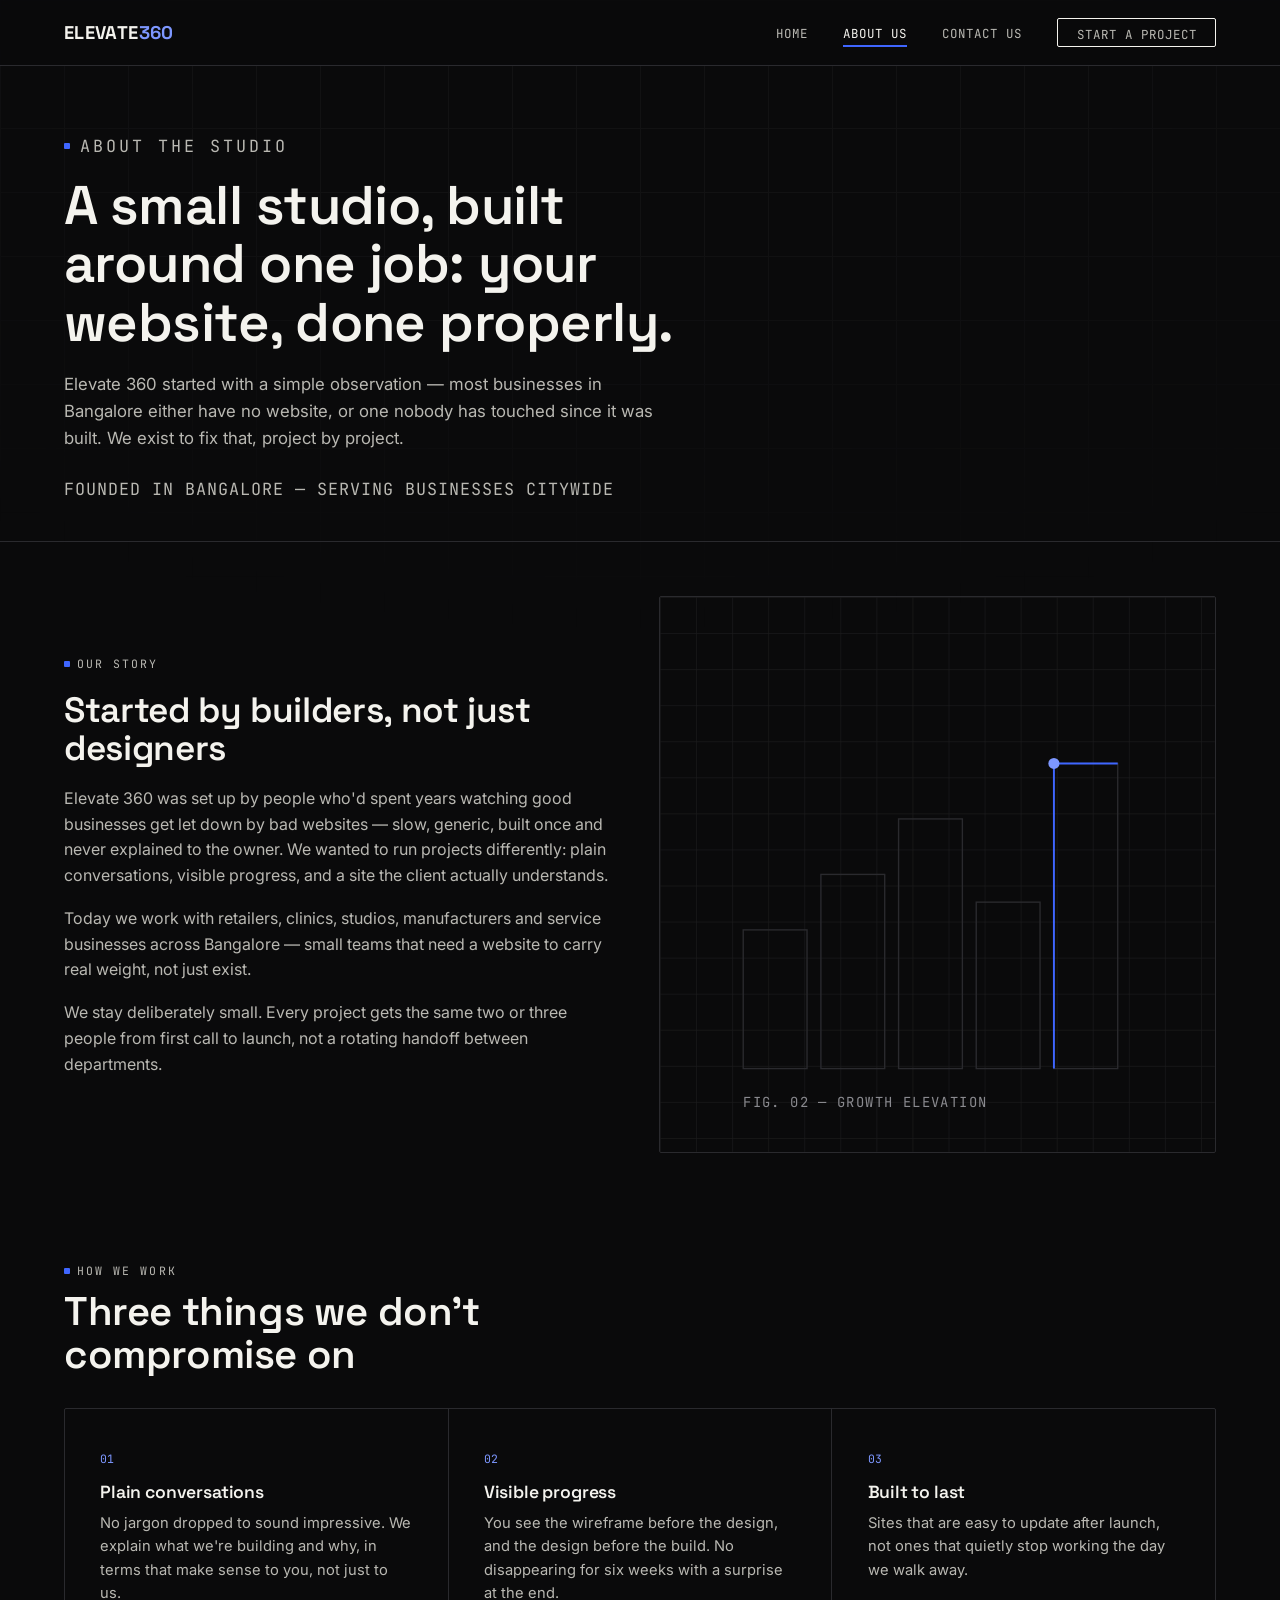
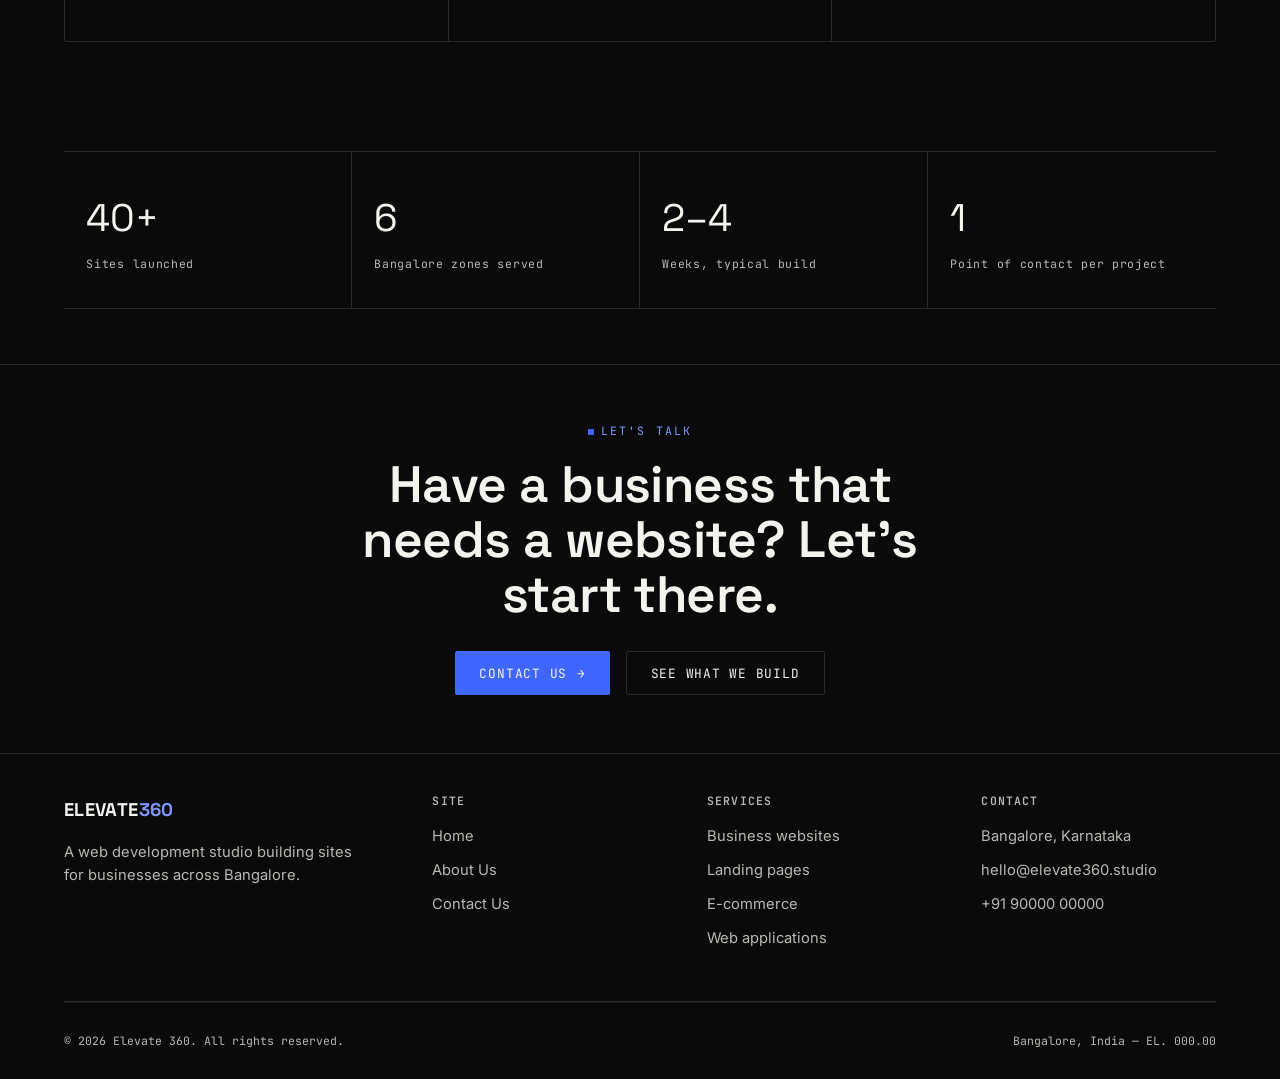
==== about.html @ 37949a23 "Initial Elevate 360 website" ====
<!doctype html>
<html lang="en">
<head>
<meta charset="UTF-8">
<meta name="viewport" content="width=device-width, initial-scale=1.0">
<title>About Us — Elevate 360</title>
<meta name="description" content="Elevate 360 is a Bangalore-based web development studio. Here's how we think about websites, and how a project runs from first call to launch.">
<link rel="stylesheet" href="assets/styles.css">
</head>
<body>

<div class="blueprint" aria-hidden="true"></div>

<header class="site-header">
  <nav class="nav container">
    <a href="index.html" class="brand" aria-label="Elevate 360 home">
      <span class="brand-word">ELEVATE<span>360</span></span>
    </a>
    <button class="nav-toggle" aria-label="Toggle menu" aria-expanded="false">
      <span></span><span></span><span></span>
    </button>
    <ul class="nav-links">
      <li><a href="index.html">Home</a></li>
      <li><a href="about.html" class="active">About Us</a></li>
      <li><a href="contact.html">Contact Us</a></li>
      <li><a href="contact.html" class="nav-cta">Start a project</a></li>
    </ul>
  </nav>
</header>

<main class="wrap">

  <section class="page-hero">
    <div class="container">
      <p class="eyebrow">About the studio</p>
      <h1>A small studio, built around one job: your website, done properly.</h1>
      <p>Elevate 360 started with a simple observation — most businesses in Bangalore either have no website, or one nobody has touched since it was built. We exist to fix that, project by project.</p>
      <p class="coord">FOUNDED IN BANGALORE — SERVING BUSINESSES CITYWIDE</p>
    </div>
  </section>

  <section id="story">
    <div class="container about-split">
      <div class="reveal">
        <p class="eyebrow">Our story</p>
        <h2 style="margin:0.8rem 0 1.2rem; font-size:clamp(1.6rem,3vw,2.2rem);">Started by builders, not just designers</h2>
        <p>Elevate 360 was set up by people who'd spent years watching good businesses get let down by bad websites — slow, generic, built once and never explained to the owner. We wanted to run projects differently: plain conversations, visible progress, and a site the client actually understands.</p>
        <p>Today we work with retailers, clinics, studios, manufacturers and service businesses across Bangalore — small teams that need a website to carry real weight, not just exist.</p>
        <p>We stay deliberately small. Every project gets the same two or three people from first call to launch, not a rotating handoff between departments.</p>
      </div>
      <div class="frame reveal">
        <svg viewBox="0 0 400 400" xmlns="http://www.w3.org/2000/svg">
          <defs>
            <pattern id="gridpat2" width="26" height="26" patternUnits="userSpaceOnUse">
              <path d="M 26 0 L 0 0 0 26" fill="none" stroke="#1a1a1c" stroke-width="1"/>
            </pattern>
          </defs>
          <rect width="400" height="400" fill="url(#gridpat2)"/>
          <g fill="none" stroke="#2a2a2e">
            <rect x="60" y="240" width="46" height="100"/>
            <rect x="116" y="200" width="46" height="140"/>
            <rect x="172" y="160" width="46" height="180"/>
            <rect x="228" y="220" width="46" height="120"/>
            <rect x="284" y="120" width="46" height="220"/>
          </g>
          <g stroke="#3f66ff" stroke-width="1.4">
            <line x1="284" y1="120" x2="330" y2="120"/>
            <line x1="284" y1="120" x2="284" y2="340"/>
          </g>
          <circle cx="284" cy="120" r="4" fill="#7d97ff"/>
          <text x="60" y="368" fill="#8a8a8f" font-family="JetBrains Mono, monospace" font-size="10" letter-spacing="1">FIG. 02 — GROWTH ELEVATION</text>
        </svg>
      </div>
    </div>
  </section>

  <section id="values">
    <div class="container">
      <div class="section-head reveal">
        <div>
          <p class="eyebrow">How we work</p>
          <h2>Three things we don't compromise on</h2>
        </div>
      </div>
      <div class="value-grid reveal">
        <div class="value-card">
          <span class="num">01</span>
          <h3>Plain conversations</h3>
          <p>No jargon dropped to sound impressive. We explain what we're building and why, in terms that make sense to you, not just to us.</p>
        </div>
        <div class="value-card">
          <span class="num">02</span>
          <h3>Visible progress</h3>
          <p>You see the wireframe before the design, and the design before the build. No disappearing for six weeks with a surprise at the end.</p>
        </div>
        <div class="value-card">
          <span class="num">03</span>
          <h3>Built to last</h3>
          <p>Sites that are easy to update after launch, not ones that quietly stop working the day we walk away.</p>
        </div>
      </div>
    </div>
  </section>

  <section id="stats">
    <div class="container reveal">
      <div class="stat-row">
        <div class="stat-cell">
          <div class="n">40+</div>
          <div class="l">Sites launched</div>
        </div>
        <div class="stat-cell">
          <div class="n">6</div>
          <div class="l">Bangalore zones served</div>
        </div>
        <div class="stat-cell">
          <div class="n">2–4</div>
          <div class="l">Weeks, typical build</div>
        </div>
        <div class="stat-cell">
          <div class="n">1</div>
          <div class="l">Point of contact per project</div>
        </div>
      </div>
    </div>
  </section>

  <section class="cta-band">
    <div class="container reveal">
      <p class="eyebrow">Let's talk</p>
      <h2>Have a business that needs a website? Let's start there.</h2>
      <div class="cta-actions">
        <a href="contact.html" class="btn btn-primary">Contact us <span class="btn-arrow">→</span></a>
        <a href="index.html#services" class="btn btn-ghost">See what we build</a>
      </div>
    </div>
  </section>

</main>

<footer class="site-footer">
  <div class="container">
    <div class="footer-grid">
      <div class="footer-brand">
        <a href="index.html" class="brand">
          <span class="brand-word">ELEVATE<span>360</span></span>
        </a>
        <p>A web development studio building sites for businesses across Bangalore.</p>
      </div>
      <div class="footer-col">
        <h4>Site</h4>
        <a href="index.html">Home</a>
        <a href="about.html">About Us</a>
        <a href="contact.html">Contact Us</a>
      </div>
      <div class="footer-col">
        <h4>Services</h4>
        <a href="index.html#services">Business websites</a>
        <a href="index.html#services">Landing pages</a>
        <a href="index.html#services">E-commerce</a>
        <a href="index.html#services">Web applications</a>
      </div>
      <div class="footer-col">
        <h4>Contact</h4>
        <p>Bangalore, Karnataka</p>
        <a href="mailto:hello@elevate360.studio">hello@elevate360.studio</a>
        <a href="tel:+919000000000">+91 90000 00000</a>
      </div>
    </div>
    <hr class="rule">
    <div class="footer-bottom">
      <span>© 2026 Elevate 360. All rights reserved.</span>
      <span>Bangalore, India — EL. 000.00</span>
    </div>
  </div>
</footer>

<script src="assets/script.js"></script>
</body>
</html>
---- assets/styles.css ----
/* =========================================================
   ELEVATE 360 — design system
   Concept: architectural elevation drawings meet software.
   A blueprint language (grid, coordinates, spec labels)
   carries the brand's "elevate / 360°" story literally.
   ========================================================= */

@import url('https://fonts.googleapis.com/css2?family=Space+Grotesk:wght@400;500;600;700&family=Inter:wght@400;500;600&family=JetBrains+Mono:wght@400;500&display=swap');

:root{
  --void:      #0a0a0b;
  --void-2:    #101012;
  --paper:     #f4f3ee;
  --paper-dim: #b9b8b2;
  --line:      #2a2a2e;
  --line-soft: #1a1a1c;
  --signal:    #3f66ff;
  --signal-2:  #7d97ff;

  --display: 'Space Grotesk', sans-serif;
  --body:    'Inter', sans-serif;
  --mono:    'JetBrains Mono', monospace;

  --gap: clamp(1.25rem, 3vw, 2.5rem);
  --edge: clamp(1.25rem, 5vw, 4.5rem);
}

*{ box-sizing:border-box; margin:0; padding:0; }
html{ scroll-behavior:smooth; }
body{
  background:var(--void);
  color:var(--paper);
  font-family:var(--body);
  font-size:16px;
  line-height:1.6;
  -webkit-font-smoothing:antialiased;
  overflow-x:hidden;
}
img{ max-width:100%; display:block; }
a{ color:inherit; text-decoration:none; }
ul{ list-style:none; }

@media (prefers-reduced-motion: reduce){
  *{ animation-duration:0.01ms !important; animation-iteration-count:1 !important; transition-duration:0.01ms !important; scroll-behavior:auto !important; }
}

:focus-visible{
  outline:2px solid var(--signal-2);
  outline-offset:3px;
}

/* ---------- blueprint grid backdrop ---------- */
.blueprint{
  position:fixed;
  inset:0;
  z-index:0;
  pointer-events:none;
  background-image:
    linear-gradient(var(--line-soft) 1px, transparent 1px),
    linear-gradient(90deg, var(--line-soft) 1px, transparent 1px);
  background-size: 64px 64px;
  opacity:0.5;
  -webkit-mask-image: radial-gradient(ellipse 90% 70% at 50% 0%, #000 40%, transparent 100%);
          mask-image: radial-gradient(ellipse 90% 70% at 50% 0%, #000 40%, transparent 100%);
}

.wrap{ position:relative; z-index:1; }

.container{
  max-width:1280px;
  margin:0 auto;
  padding-left:var(--edge);
  padding-right:var(--edge);
}

.eyebrow{
  font-family:var(--mono);
  font-size:0.72rem;
  letter-spacing:0.18em;
  text-transform:uppercase;
  color:var(--signal-2);
  display:flex;
  align-items:center;
  gap:0.6em;
}
.eyebrow::before{
  content:"";
  width:6px; height:6px;
  background:var(--signal);
  display:inline-block;
  border-radius:1px;
}

h1,h2,h3,h4{
  font-family:var(--display);
  font-weight:600;
  line-height:1.08;
  letter-spacing:-0.01em;
}

.rule{
  height:1px;
  background:var(--line);
  border:none;
}

/* ---------- nav ---------- */
.site-header{
  position:sticky; top:0; z-index:50;
  background:rgba(10,10,11,0.86);
  backdrop-filter:blur(10px);
  border-bottom:1px solid var(--line);
}
.nav{
  display:flex;
  align-items:center;
  justify-content:space-between;
  padding:1.1rem var(--edge);
}
.brand{ display:flex; align-items:center; gap:0.7rem; }
.brand-word{
  font-family:var(--display);
  font-weight:700;
  font-size:1.15rem;
  letter-spacing:0.02em;
}
.brand-word span{ color:var(--signal-2); }

.nav-links{ display:flex; gap:2.2rem; align-items:center; }
.nav-links a{
  font-family:var(--mono);
  font-size:0.78rem;
  letter-spacing:0.08em;
  text-transform:uppercase;
  color:var(--paper-dim);
  position:relative;
  padding-bottom:4px;
  transition:color 0.2s ease;
}
.nav-links a:hover, .nav-links a.active{ color:var(--paper); }
.nav-links a.active::after{
  content:"";
  position:absolute; left:0; right:0; bottom:-1px;
  height:2px; background:var(--signal);
}
.nav-cta{
  display:inline-flex;
  align-items:center;
  line-height:1;
  font-family:var(--mono);
  font-size:0.75rem;
  letter-spacing:0.06em;
  text-transform:uppercase;
  border:1px solid var(--paper);
  padding:0.65rem 1.15rem;
  border-radius:2px;
  transition:background 0.2s ease, color 0.2s ease, border-color 0.2s ease;
}
.nav-cta:hover{ background:var(--paper); color:var(--void); }

.nav-toggle{
  display:none;
  flex-direction:column;
  gap:5px;
  background:none; border:none; cursor:pointer;
  padding:6px;
}
.nav-toggle span{ width:22px; height:2px; background:var(--paper); display:block; }

@media (max-width: 860px){
  .nav-links{
    position:fixed; top:66px; left:0; right:0;
    flex-direction:column;
    align-items:flex-start;
    gap:0;
    background:var(--void);
    border-bottom:1px solid var(--line);
    max-height:0;
    overflow:hidden;
    transition:max-height 0.3s ease;
  }
  .nav-links.open{ max-height:320px; }
  .nav-links a, .nav-links .nav-cta{
    width:100%;
    padding:1.05rem var(--edge);
    border-bottom:1px solid var(--line-soft);
  }
  .nav-cta{ border:none; text-align:left; }
  .nav-toggle{ display:flex; }
}

/* ---------- buttons ---------- */
.btn{
  display:inline-flex;
  align-items:center;
  justify-content:center;
  line-height:1;
  gap:0.6rem;
  font-family:var(--mono);
  font-size:0.8rem;
  letter-spacing:0.06em;
  text-transform:uppercase;
  padding:0.95rem 1.5rem 0.85rem;
  border:none;
  border-radius:2px;
  cursor:pointer;
  transition:transform 0.2s ease, background 0.2s ease, color 0.2s ease, border-color 0.2s ease;
}
.btn-primary{
  background:var(--signal);
  color:var(--paper);
}
.btn-primary:hover{ background:var(--signal-2); transform:translateY(-2px); }
.btn-ghost{
  border:1px solid var(--line);
  color:var(--paper);
}
.btn-ghost:hover{ border-color:var(--paper); transform:translateY(-2px); }
.btn-arrow{ transition:transform 0.2s ease; }
.btn:hover .btn-arrow{ transform:translateX(3px); }

/* ---------- hero ---------- */
.hero{
  padding:3.4rem 0 3rem;
  position:relative;
}
.hero-grid{
  display:grid;
  grid-template-columns:1.05fr 0.95fr;
  gap:var(--gap);
  align-items:center;
}
.hero h1{
  font-size:clamp(2.4rem, 5.2vw, 4.3rem);
  margin:1.1rem 0 1.4rem;
}
.hero h1 em{
  font-style:normal;
  color:var(--signal-2);
}
.hero p.lead{
  font-size:1.08rem;
  color:var(--paper-dim);
  max-width:46ch;
  margin-bottom:2.1rem;
}
.hero-actions{ display:flex; gap:1rem; flex-wrap:wrap; margin-bottom:2.6rem; }
.hero-meta{
  display:flex; gap:2.4rem; flex-wrap:wrap;
  font-family:var(--mono);
  font-size:0.74rem;
  color:var(--paper-dim);
  letter-spacing:0.04em;
}
.hero-meta strong{ color:var(--paper); display:block; font-family:var(--display); font-size:1.5rem; margin-bottom:0.15rem; }

.hero-art{
  position:relative;
  aspect-ratio:1/1.05;
  border:1px solid var(--line);
  border-radius:2px;
  overflow:hidden;
}
.hero-art svg{ width:100%; height:100%; display:block; }
.hero-art .tag{
  position:absolute; top:1rem; left:1rem;
  font-family:var(--mono); font-size:0.68rem; color:var(--signal-2);
  letter-spacing:0.1em;
}
.hero-art .tag.b{ top:auto; left:auto; bottom:1rem; right:1rem; text-align:right; color:var(--paper-dim); }

.draw-line{
  stroke-dasharray: 900;
  stroke-dashoffset: 900;
  animation: draw 2.6s ease forwards;
}
.draw-line.d2{ animation-delay:0.25s; }
.draw-line.d3{ animation-delay:0.5s; }
.draw-line.d4{ animation-delay:0.75s; }
@keyframes draw{ to{ stroke-dashoffset:0; } }
@media (prefers-reduced-motion: reduce){
  .draw-line{ stroke-dashoffset:0; animation:none; }
}

@media (max-width:940px){
  .hero-grid{ grid-template-columns:1fr; }
  .hero-art{ order:-1; max-width:420px; }
}

/* ---------- sections ---------- */
section{ padding:3.4rem 0; position:relative; }
.section-head{
  display:flex; justify-content:space-between; align-items:flex-end;
  gap:2rem; margin-bottom:2rem; flex-wrap:wrap;
}
.section-head h2{ font-size:clamp(1.7rem,3.4vw,2.5rem); margin-top:0.6rem; max-width:20ch; }
.section-head p{ color:var(--paper-dim); max-width:38ch; }

/* services grid — "spec sheet" cards */
.spec-grid{
  display:grid;
  grid-template-columns:repeat(4,1fr);
  border:1px solid var(--line);
  border-radius:2px;
  overflow:hidden;
}
.spec-card{
  padding:2rem 1.6rem;
  border-right:1px solid var(--line);
  border-bottom:1px solid var(--line);
  transition:background 0.25s ease;
}
.spec-card:hover{ background:var(--void-2); }
.spec-card:nth-child(4n){ border-right:none; }
.spec-card .num{ font-family:var(--mono); font-size:0.72rem; color:var(--signal-2); letter-spacing:0.08em; }
.spec-card h3{ font-size:1.12rem; margin:0.9rem 0 0.7rem; }
.spec-card p{ color:var(--paper-dim); font-size:0.92rem; }

@media (max-width:940px){
  .spec-grid{ grid-template-columns:repeat(2,1fr); }
  .spec-card:nth-child(4n){ border-right:1px solid var(--line); }
  .spec-card:nth-child(2n){ border-right:none; }
}
@media (max-width:560px){
  .spec-grid{ grid-template-columns:1fr; }
  .spec-card{ border-right:none !important; }
}

/* process — elevation markers EL.01 etc */
.elev-list{ display:flex; flex-direction:column; }
.elev-row{
  display:grid;
  grid-template-columns:110px 1fr 1.1fr;
  gap:2rem;
  padding:1.5rem 0;
  border-top:1px solid var(--line);
  align-items:start;
}
.elev-list .elev-row:last-child{ border-bottom:1px solid var(--line); }
.elev-mark{ font-family:var(--mono); color:var(--signal-2); font-size:0.85rem; letter-spacing:0.05em; padding-top:0.2rem; }
.elev-row h3{ font-size:1.3rem; }
.elev-row p{ color:var(--paper-dim); }

@media (max-width:760px){
  .elev-row{ grid-template-columns:1fr; gap:0.6rem; }
}

/* local band */
.local-band{
  border-top:1px solid var(--line);
  border-bottom:1px solid var(--line);
}
.local-grid{
  display:grid;
  grid-template-columns:1fr 1fr;
  gap:var(--gap);
  align-items:center;
}
.coord{
  font-family:var(--mono);
  font-size:0.75rem;
  color:var(--paper-dim);
  letter-spacing:0.06em;
}
.local-grid h2{ font-size:clamp(1.6rem,3vw,2.2rem); margin:0.7rem 0 1.1rem; max-width:16ch; }
.local-grid p{ color:var(--paper-dim); max-width:48ch; margin-bottom:1.4rem; }
.chip-row{ display:flex; flex-wrap:wrap; gap:0.6rem; }
.chip{
  font-family:var(--mono); font-size:0.72rem; letter-spacing:0.05em;
  border:1px solid var(--line); padding:0.45rem 0.85rem; border-radius:99px;
  color:var(--paper-dim);
}
.map-frame{
  border:1px solid var(--line); border-radius:2px;
  aspect-ratio:4/3.3; position:relative; overflow:hidden;
}
.map-frame svg{ width:100%; height:100%; }

/* testimonial / proof strip */
.proof-strip{
  display:grid; grid-template-columns:repeat(3,1fr);
  border:1px solid var(--line); border-radius:2px; overflow:hidden;
}
.proof-cell{ padding:2.2rem; border-right:1px solid var(--line); }
.proof-cell:last-child{ border-right:none; }
.proof-cell q{ font-family:var(--display); font-size:1.05rem; line-height:1.45; display:block; margin-bottom:1.1rem; }
.proof-cell cite{ font-style:normal; font-family:var(--mono); font-size:0.72rem; color:var(--paper-dim); letter-spacing:0.04em; }
@media (max-width:860px){
  .proof-strip{ grid-template-columns:1fr; }
  .proof-cell{ border-right:none; border-bottom:1px solid var(--line); }
  .proof-cell:last-child{ border-bottom:none; }
}

/* final CTA band */
.cta-band{
  text-align:center;
  padding:3.6rem 0;
  border-top:1px solid var(--line);
}
.cta-band h2{ font-size:clamp(2rem,4.4vw,3.2rem); max-width:18ch; margin:1rem auto 1.8rem; }
.cta-band .eyebrow{ justify-content:center; }
.cta-actions{ display:flex; justify-content:center; gap:1rem; flex-wrap:wrap; }

/* ---------- footer ---------- */
.site-footer{
  border-top:1px solid var(--line);
  padding:2.6rem 0 1.8rem;
}
.footer-grid{
  display:grid;
  grid-template-columns:1.4fr 1fr 1fr 1fr;
  gap:2.5rem;
  margin-bottom:2.5rem;
}
.footer-brand .brand{ margin-bottom:1rem; }
.footer-brand p{ color:var(--paper-dim); font-size:0.92rem; max-width:32ch; }
.footer-col h4{
  font-family:var(--mono); font-size:0.72rem; letter-spacing:0.1em;
  text-transform:uppercase; color:var(--paper-dim); margin-bottom:1.1rem;
}
.footer-col a, .footer-col p{
  display:block; font-size:0.92rem; margin-bottom:0.65rem; color:var(--paper-dim);
  transition:color 0.2s ease;
}
.footer-col a:hover{ color:var(--paper); }
.footer-bottom{
  display:flex; justify-content:space-between; align-items:center;
  padding-top:1.8rem; border-top:1px solid var(--line-soft);
  font-family:var(--mono); font-size:0.72rem; color:var(--paper-dim);
  flex-wrap:wrap; gap:0.8rem;
}
@media (max-width:860px){
  .footer-grid{ grid-template-columns:1fr 1fr; }
}
@media (max-width:560px){
  .footer-grid{ grid-template-columns:1fr; }
}

/* ---------- reveal on scroll ---------- */
.reveal{ opacity:0; transform:translateY(18px); transition:opacity 0.7s ease, transform 0.7s ease; }
.reveal.in{ opacity:1; transform:translateY(0); }

/* ---------- page header (about/contact) ---------- */
.page-hero{
  padding:3rem 0 2.4rem;
  border-bottom:1px solid var(--line);
}
.page-hero h1{ font-size:clamp(2.1rem,4.6vw,3.4rem); margin-top:1rem; max-width:18ch; }
.page-hero p{ color:var(--paper-dim); max-width:56ch; margin-top:1.2rem; font-size:1.05rem; }
.page-hero .coord{ margin-top:1.5rem; }

/* about page specifics */
.value-grid{
  display:grid; grid-template-columns:repeat(3,1fr); gap:1px;
  background:var(--line); border:1px solid var(--line); border-radius:2px; overflow:hidden;
}
.value-card{ background:var(--void); padding:2.2rem; }
.value-card .num{ font-family:var(--mono); color:var(--signal-2); font-size:0.72rem; }
.value-card h3{ margin:0.8rem 0 0.6rem; font-size:1.1rem; }
.value-card p{ color:var(--paper-dim); font-size:0.92rem; }
@media (max-width:860px){ .value-grid{ grid-template-columns:1fr; } }

.stat-row{
  display:grid; grid-template-columns:repeat(4,1fr);
  border-top:1px solid var(--line); border-bottom:1px solid var(--line);
}
.stat-cell{ padding:2.2rem 1.4rem; border-right:1px solid var(--line); }
.stat-cell:last-child{ border-right:none; }
.stat-cell .n{ font-family:var(--display); font-size:2.4rem; color:var(--paper); }
.stat-cell .l{ font-family:var(--mono); font-size:0.72rem; color:var(--paper-dim); letter-spacing:0.06em; margin-top:0.4rem; }
@media (max-width:760px){
  .stat-row{ grid-template-columns:1fr 1fr; }
  .stat-cell:nth-child(2){ border-right:none; }
}

.timeline{ display:flex; flex-direction:column; }
.tl-row{ display:grid; grid-template-columns:140px 1fr; gap:2rem; padding:1.8rem 0; border-top:1px solid var(--line); }
.timeline .tl-row:last-child{ border-bottom:1px solid var(--line); }
.tl-year{ font-family:var(--mono); color:var(--signal-2); }
.tl-row h4{ font-size:1.05rem; margin-bottom:0.4rem; }
.tl-row p{ color:var(--paper-dim); font-size:0.92rem; }
@media (max-width:600px){ .tl-row{ grid-template-columns:1fr; gap:0.5rem; } }

.about-split{ display:grid; grid-template-columns:1fr 1fr; gap:var(--gap); align-items:center; }
.about-split p{ color:var(--paper-dim); margin-bottom:1.1rem; }
.about-split .frame{ border:1px solid var(--line); border-radius:2px; aspect-ratio:1/1; overflow:hidden; }
.about-split .frame svg{ width:100%; height:100%; }
@media (max-width:900px){ .about-split{ grid-template-columns:1fr; } .about-split .frame{ order:-1; max-width:420px; } }

/* ---------- contact page ---------- */
.contact-grid{
  display:grid; grid-template-columns:1fr 1.15fr; gap:var(--gap);
  align-items:start;
}
.contact-info .info-block{ padding:1.8rem 0; border-top:1px solid var(--line); }
.contact-info .info-block:last-child{ border-bottom:1px solid var(--line); }
.info-block h4{
  font-family:var(--mono); font-size:0.72rem; letter-spacing:0.08em;
  text-transform:uppercase; color:var(--signal-2); margin-bottom:0.6rem;
}
.info-block a, .info-block p{ font-size:1rem; color:var(--paper); }
.info-block .sub{ color:var(--paper-dim); font-size:0.88rem; margin-top:0.3rem; }

.form-card{
  border:1px solid var(--line); border-radius:2px; padding:2.4rem;
}
.form-row{ display:grid; grid-template-columns:1fr 1fr; gap:1.2rem; }
.field{ margin-bottom:1.3rem; }
.field label{
  display:block; font-family:var(--mono); font-size:0.72rem; letter-spacing:0.06em;
  text-transform:uppercase; color:var(--paper-dim); margin-bottom:0.55rem;
}
.field input, .field select, .field textarea{
  width:100%;
  background:var(--void-2);
  border:1px solid var(--line);
  border-radius:2px;
  padding:0.85rem 1rem;
  color:var(--paper);
  font-family:var(--body);
  font-size:0.95rem;
  transition:border-color 0.2s ease;
}
.field input:focus, .field select:focus, .field textarea:focus{
  outline:none; border-color:var(--signal-2);
}
.field textarea{ resize:vertical; min-height:120px; }
.form-foot{ display:flex; align-items:center; justify-content:space-between; flex-wrap:wrap; gap:1rem; margin-top:0.6rem; }
.form-note{ font-family:var(--mono); font-size:0.72rem; color:var(--paper-dim); }
.form-success{
  display:none; margin-top:1.4rem; padding:1rem 1.2rem;
  border:1px solid var(--signal); border-radius:2px;
  font-family:var(--mono); font-size:0.82rem; color:var(--signal-2);
}
.form-success.show{ display:block; }
@media (max-width:900px){
  .contact-grid{ grid-template-columns:1fr; }
  .form-row{ grid-template-columns:1fr; }
}

.faq-item{ border-top:1px solid var(--line); padding:1.6rem 0; }
.faq-list .faq-item:last-child{ border-bottom:1px solid var(--line); }
.faq-item h4{ font-size:1.02rem; margin-bottom:0.5rem; }
.faq-item p{ color:var(--paper-dim); font-size:0.92rem; max-width:60ch; }
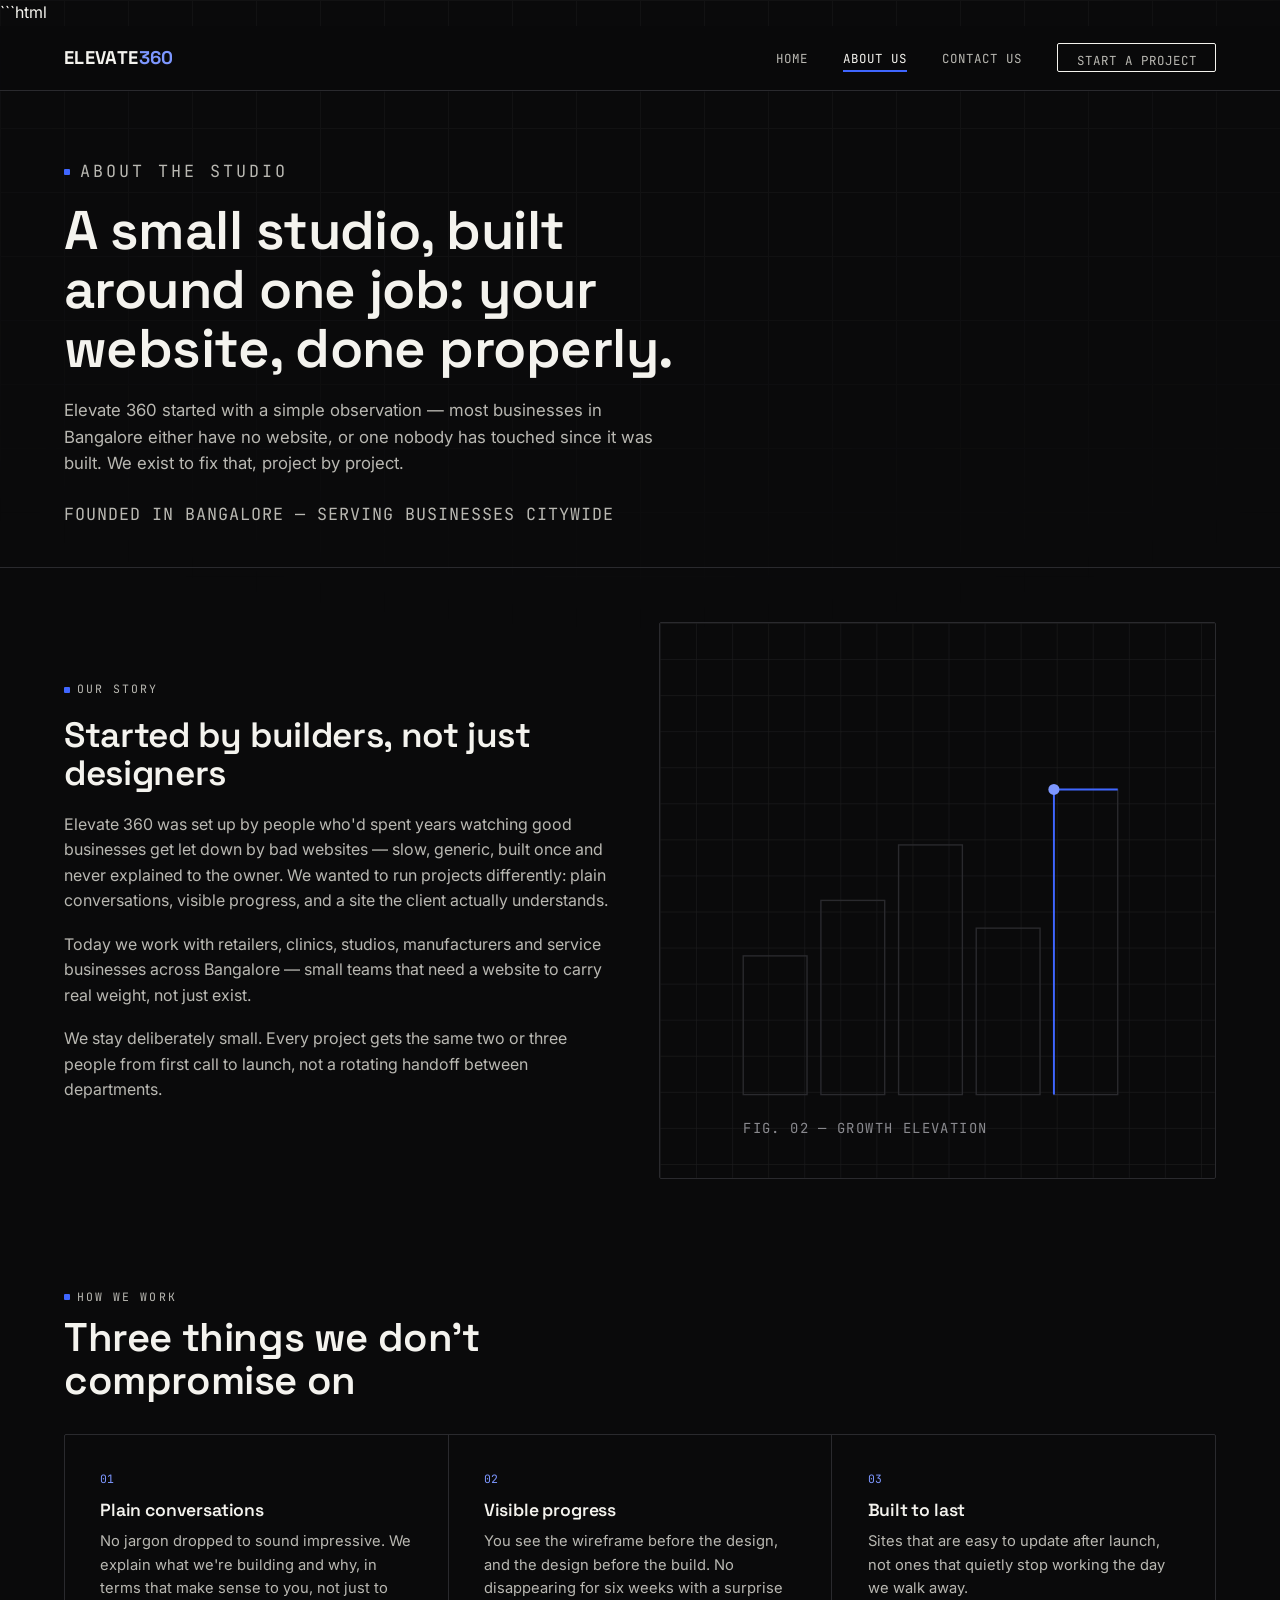
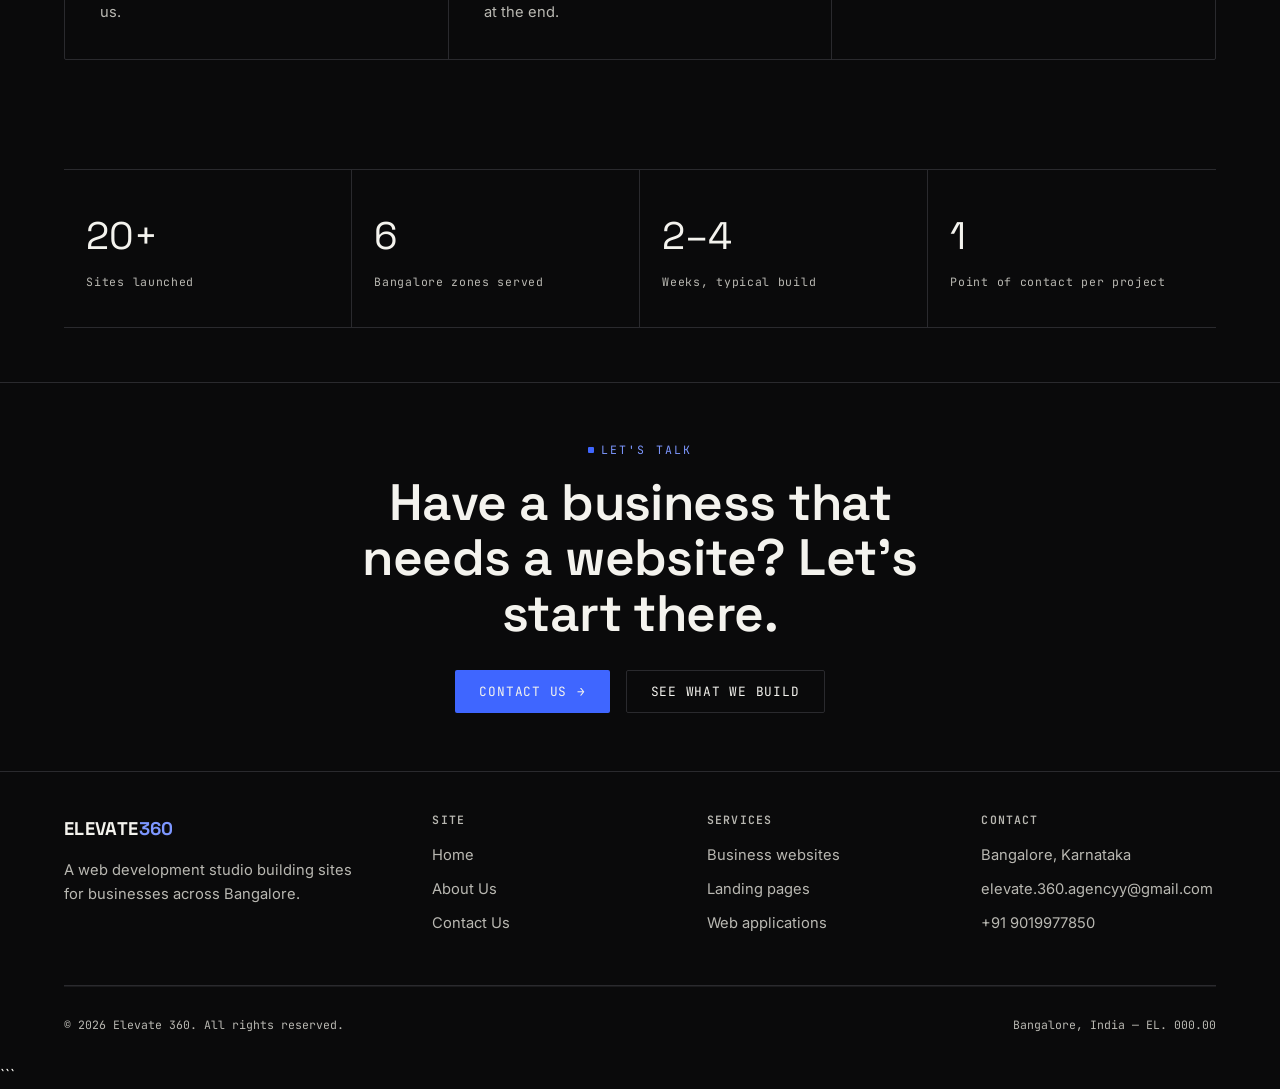
==== commit 89aee726: "Update website pages" ====
--- a/about.html
+++ b/about.html
@@ -1,3 +1,4 @@
+```html
 <!doctype html>
 <html lang="en">
 <head>
@@ -106,7 +107,7 @@
     <div class="container reveal">
       <div class="stat-row">
         <div class="stat-cell">
-          <div class="n">40+</div>
+          <div class="n">20+</div>
           <div class="l">Sites launched</div>
         </div>
         <div class="stat-cell">
@@ -147,27 +148,31 @@
         </a>
         <p>A web development studio building sites for businesses across Bangalore.</p>
       </div>
+
       <div class="footer-col">
         <h4>Site</h4>
         <a href="index.html">Home</a>
         <a href="about.html">About Us</a>
         <a href="contact.html">Contact Us</a>
       </div>
+
       <div class="footer-col">
         <h4>Services</h4>
         <a href="index.html#services">Business websites</a>
         <a href="index.html#services">Landing pages</a>
-        <a href="index.html#services">E-commerce</a>
         <a href="index.html#services">Web applications</a>
       </div>
+
       <div class="footer-col">
         <h4>Contact</h4>
         <p>Bangalore, Karnataka</p>
-        <a href="mailto:hello@elevate360.studio">hello@elevate360.studio</a>
-        <a href="tel:+919000000000">+91 90000 00000</a>
+        <a href="mailto:elevate.360.agencyy@gmail.com">elevate.360.agencyy@gmail.com</a>
+        <p>+91 9019977850</p>
       </div>
     </div>
+
     <hr class="rule">
+
     <div class="footer-bottom">
       <span>© 2026 Elevate 360. All rights reserved.</span>
       <span>Bangalore, India — EL. 000.00</span>
@@ -178,3 +183,4 @@
 <script src="assets/script.js"></script>
 </body>
 </html>
+```
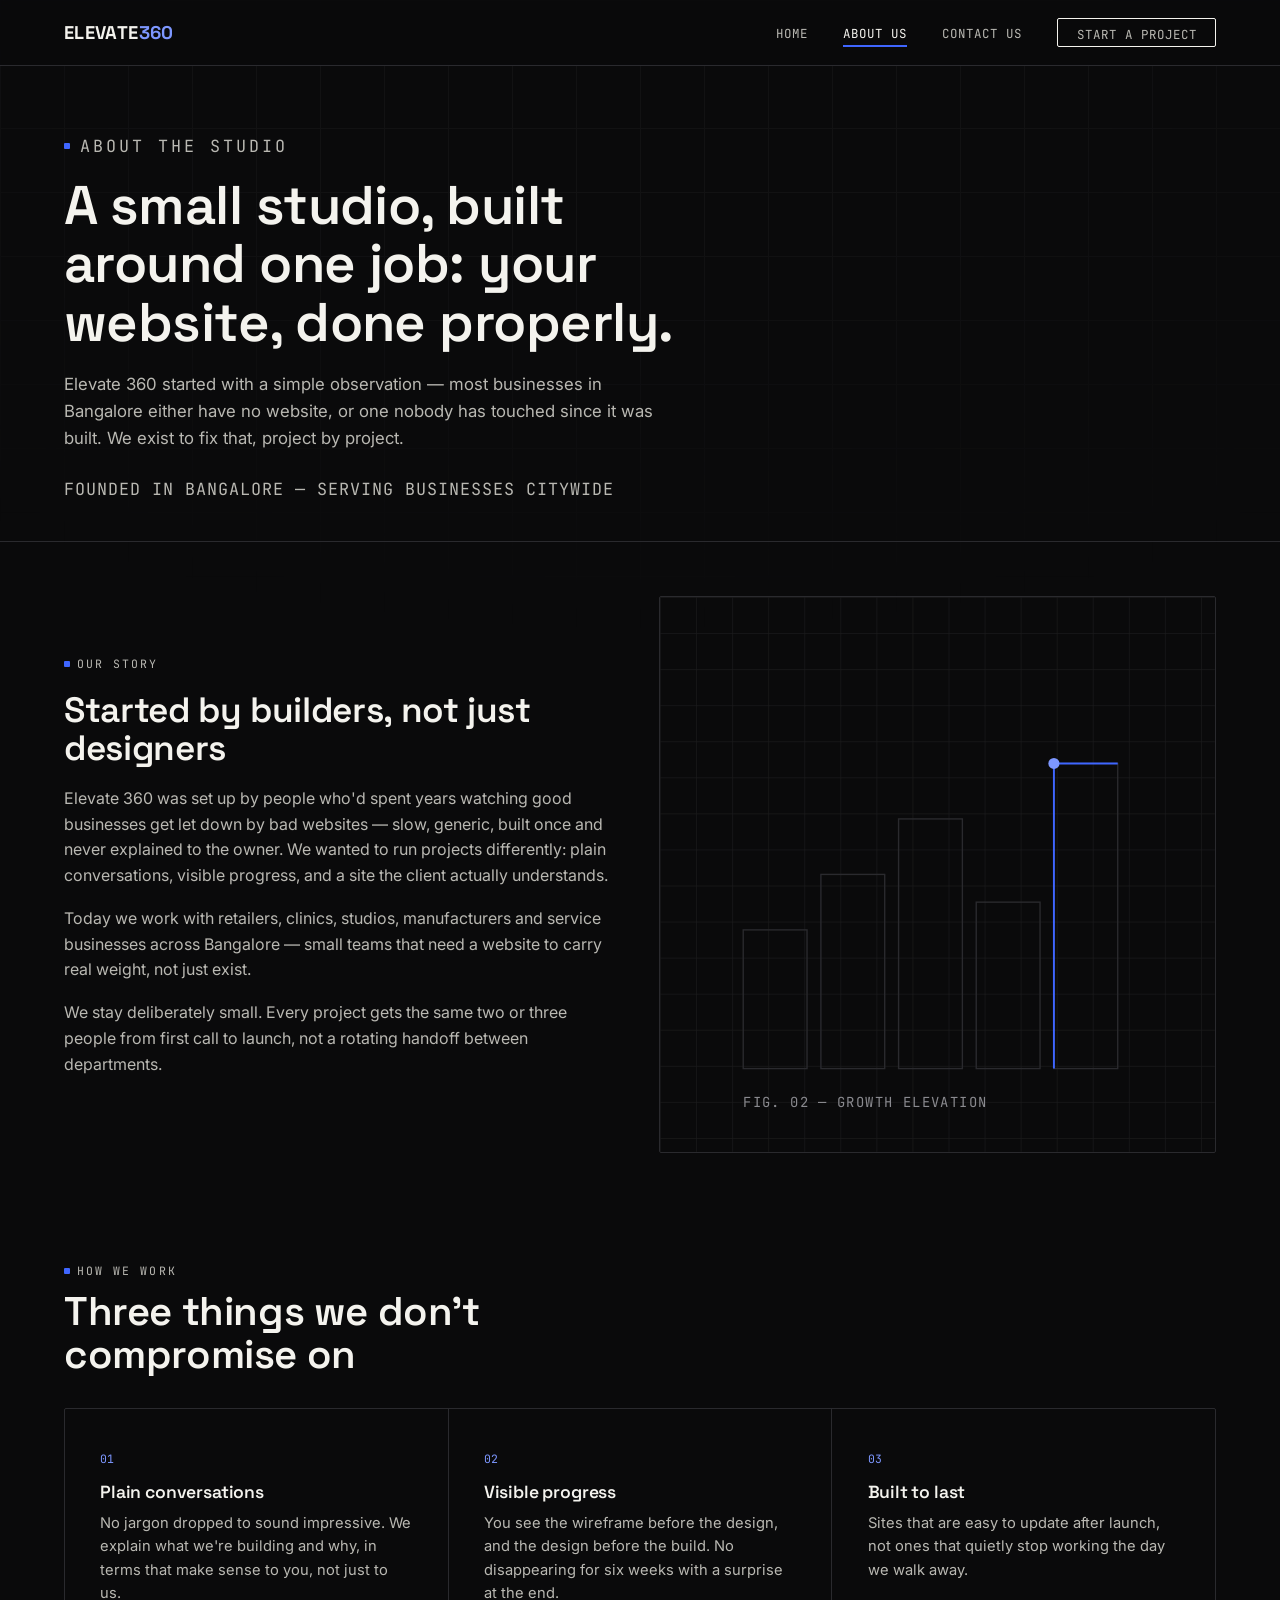
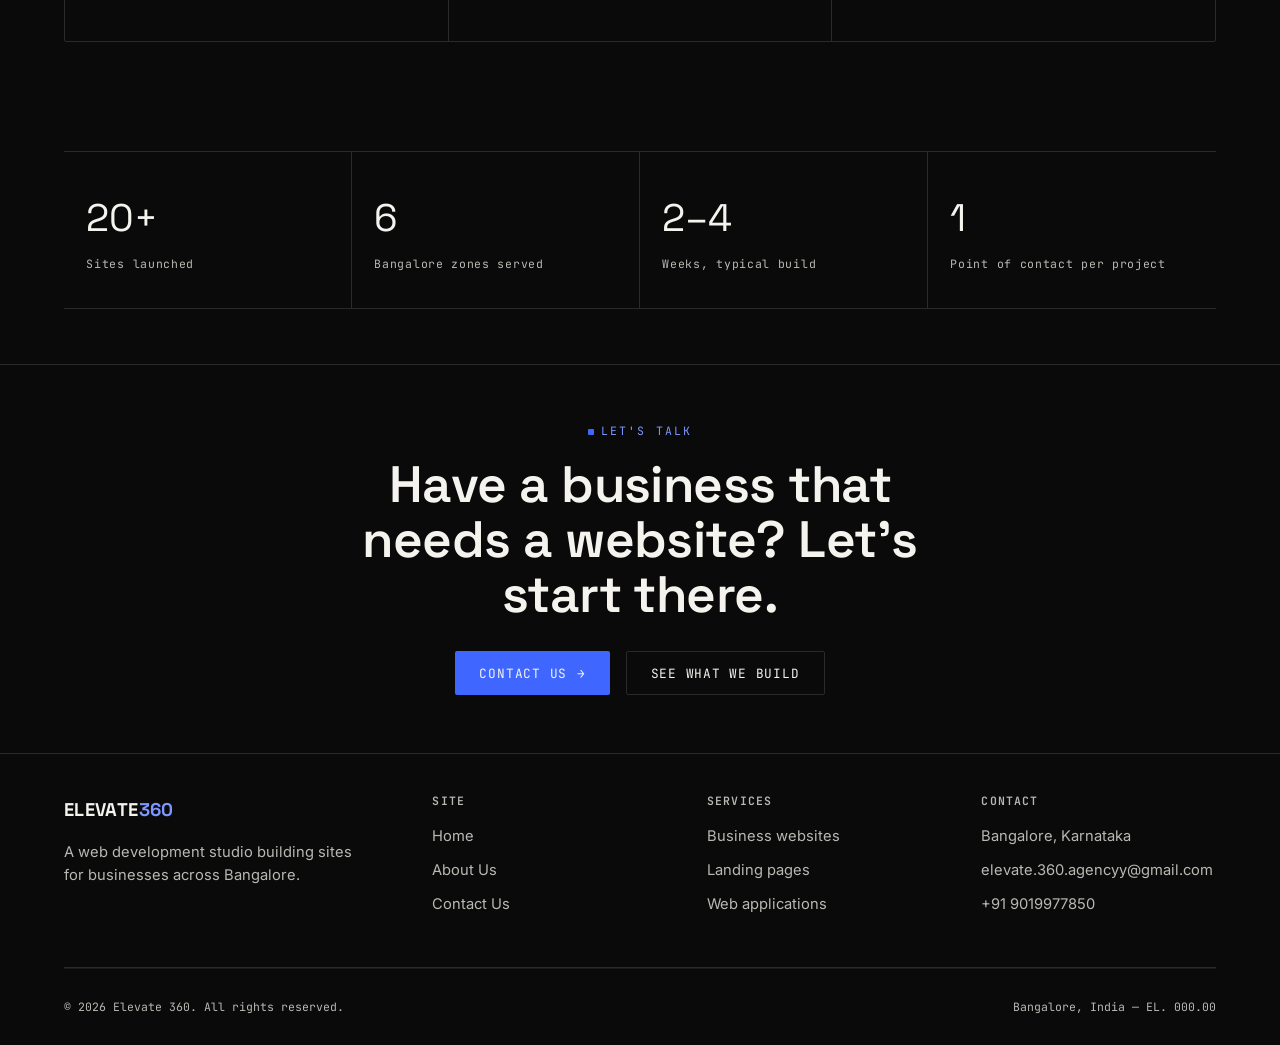
==== commit 4685b53d: "Update website pages" ====
--- a/about.html
+++ b/about.html
@@ -1,4 +1,3 @@
-```html
 <!doctype html>
 <html lang="en">
 <head>
@@ -183,4 +182,4 @@
 <script src="assets/script.js"></script>
 </body>
 </html>
-```
+
